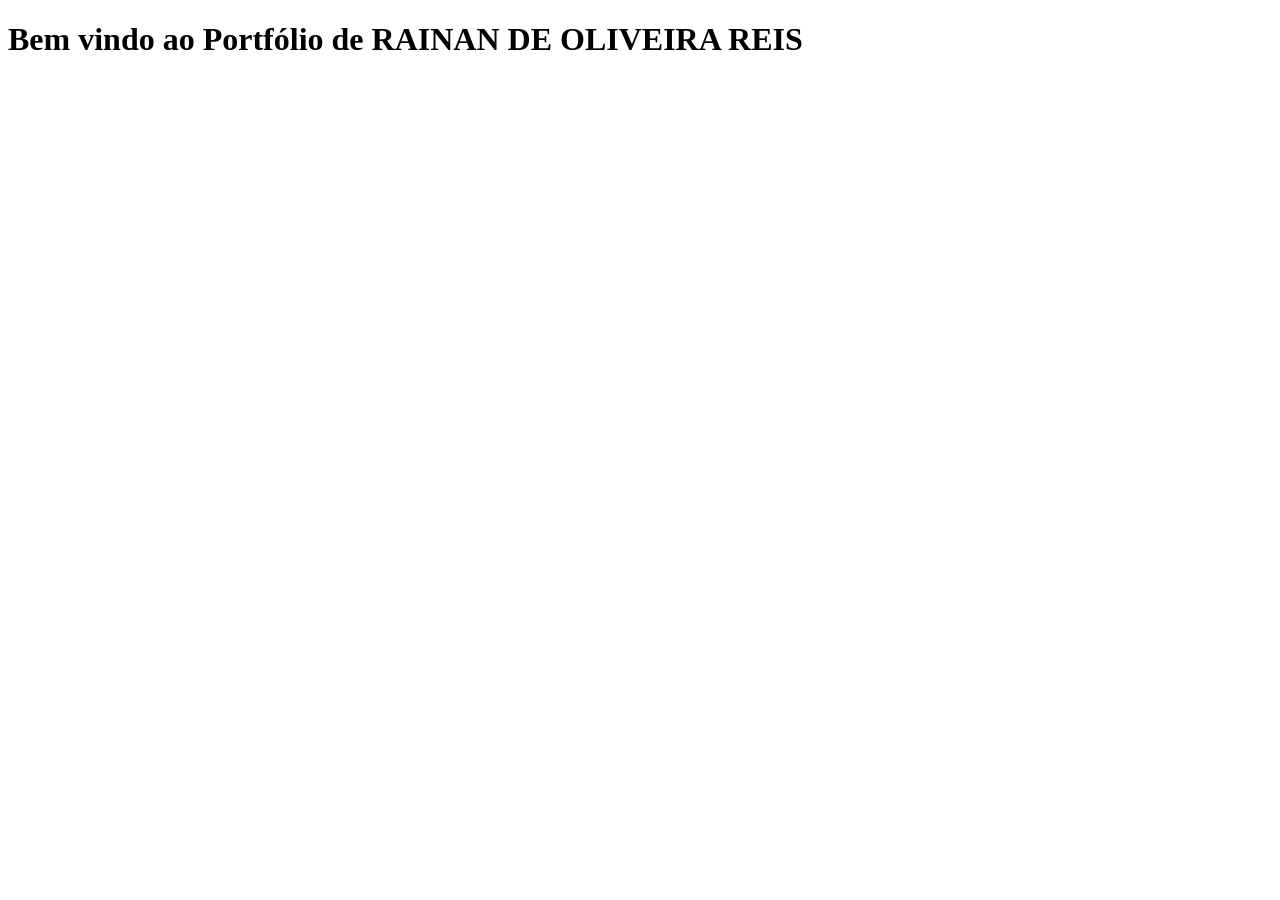
==== docs/index.html @ dc87efd9 "Criação do arquivo docs/index.html" ====
<!DOCTYPE html>
<html lang="pt-br">
<head>
    <meta charset="UTF-8">
    <title>Portfólio - RAINAN DE OLIVEIRA REIS</title>
</head>
<body>
    <h1>Bem vindo ao Portfólio de RAINAN DE OLIVEIRA REIS</h1>
</body>
</html>
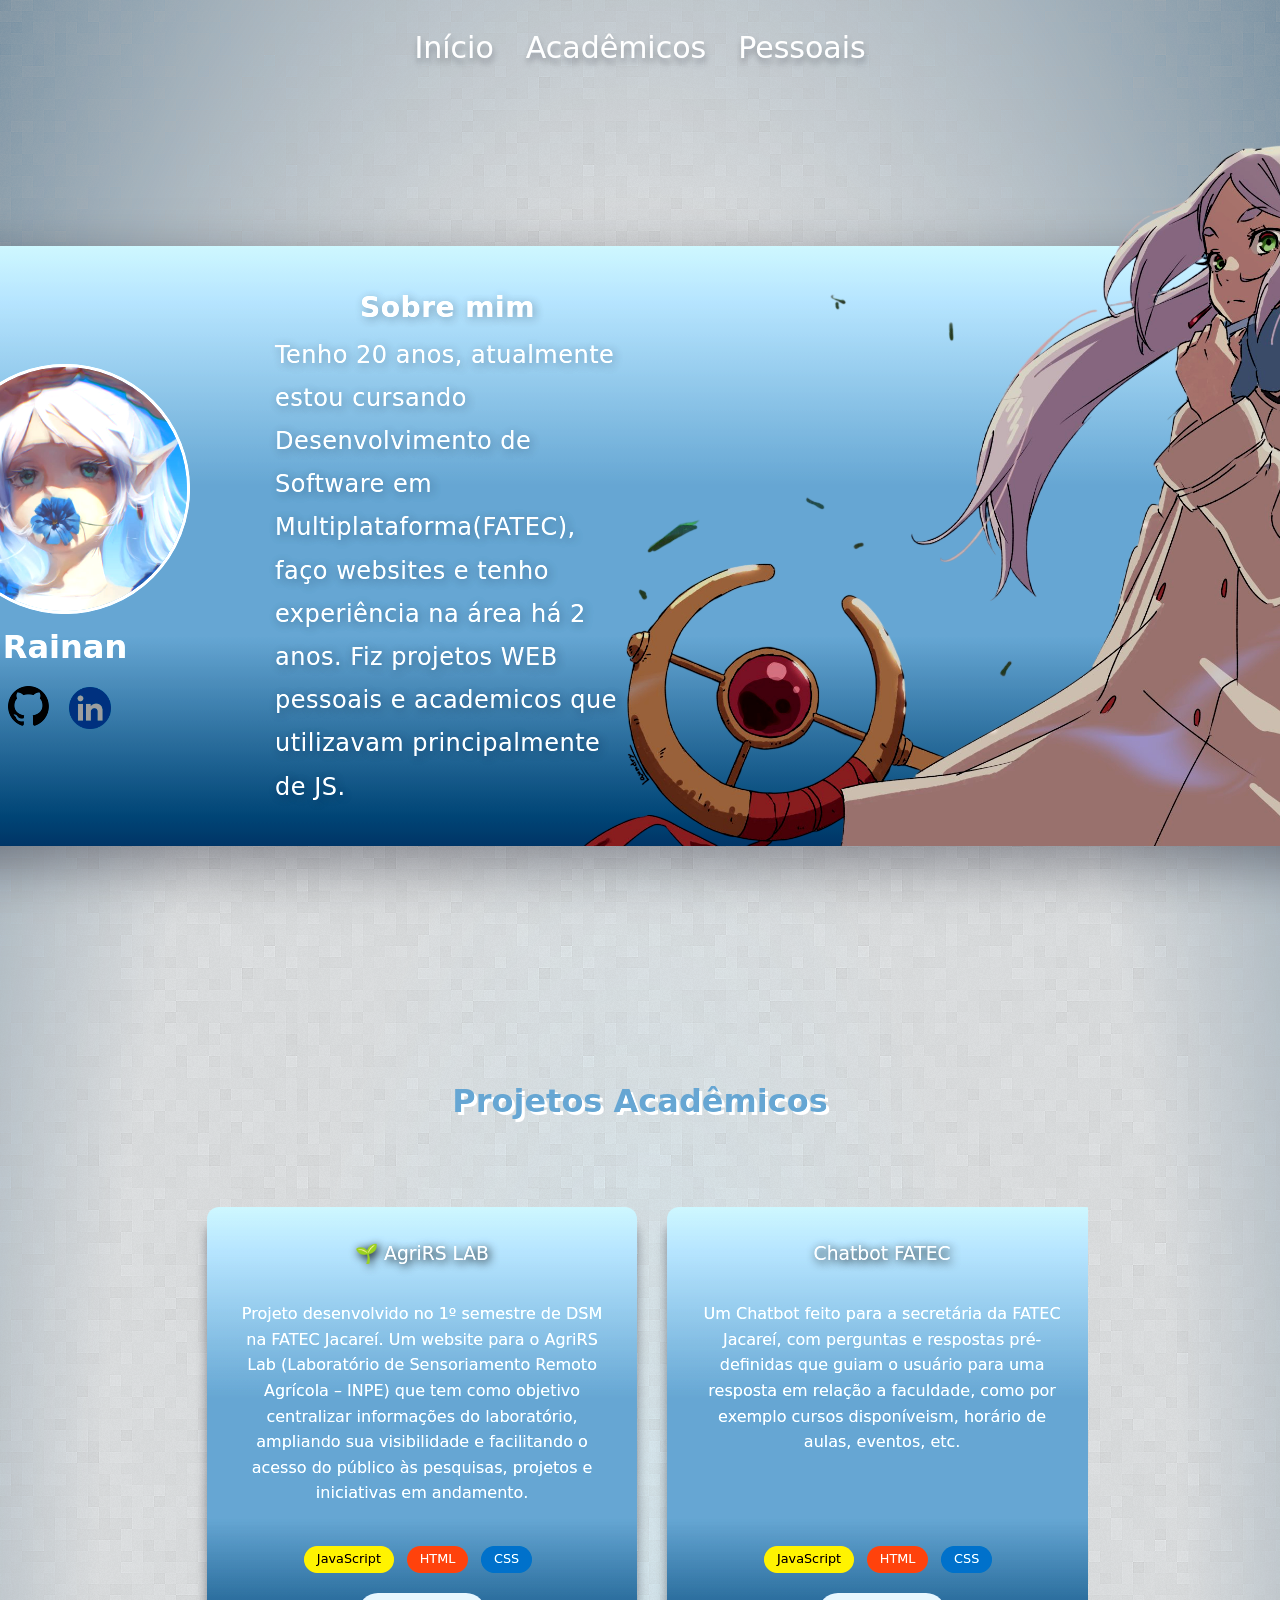
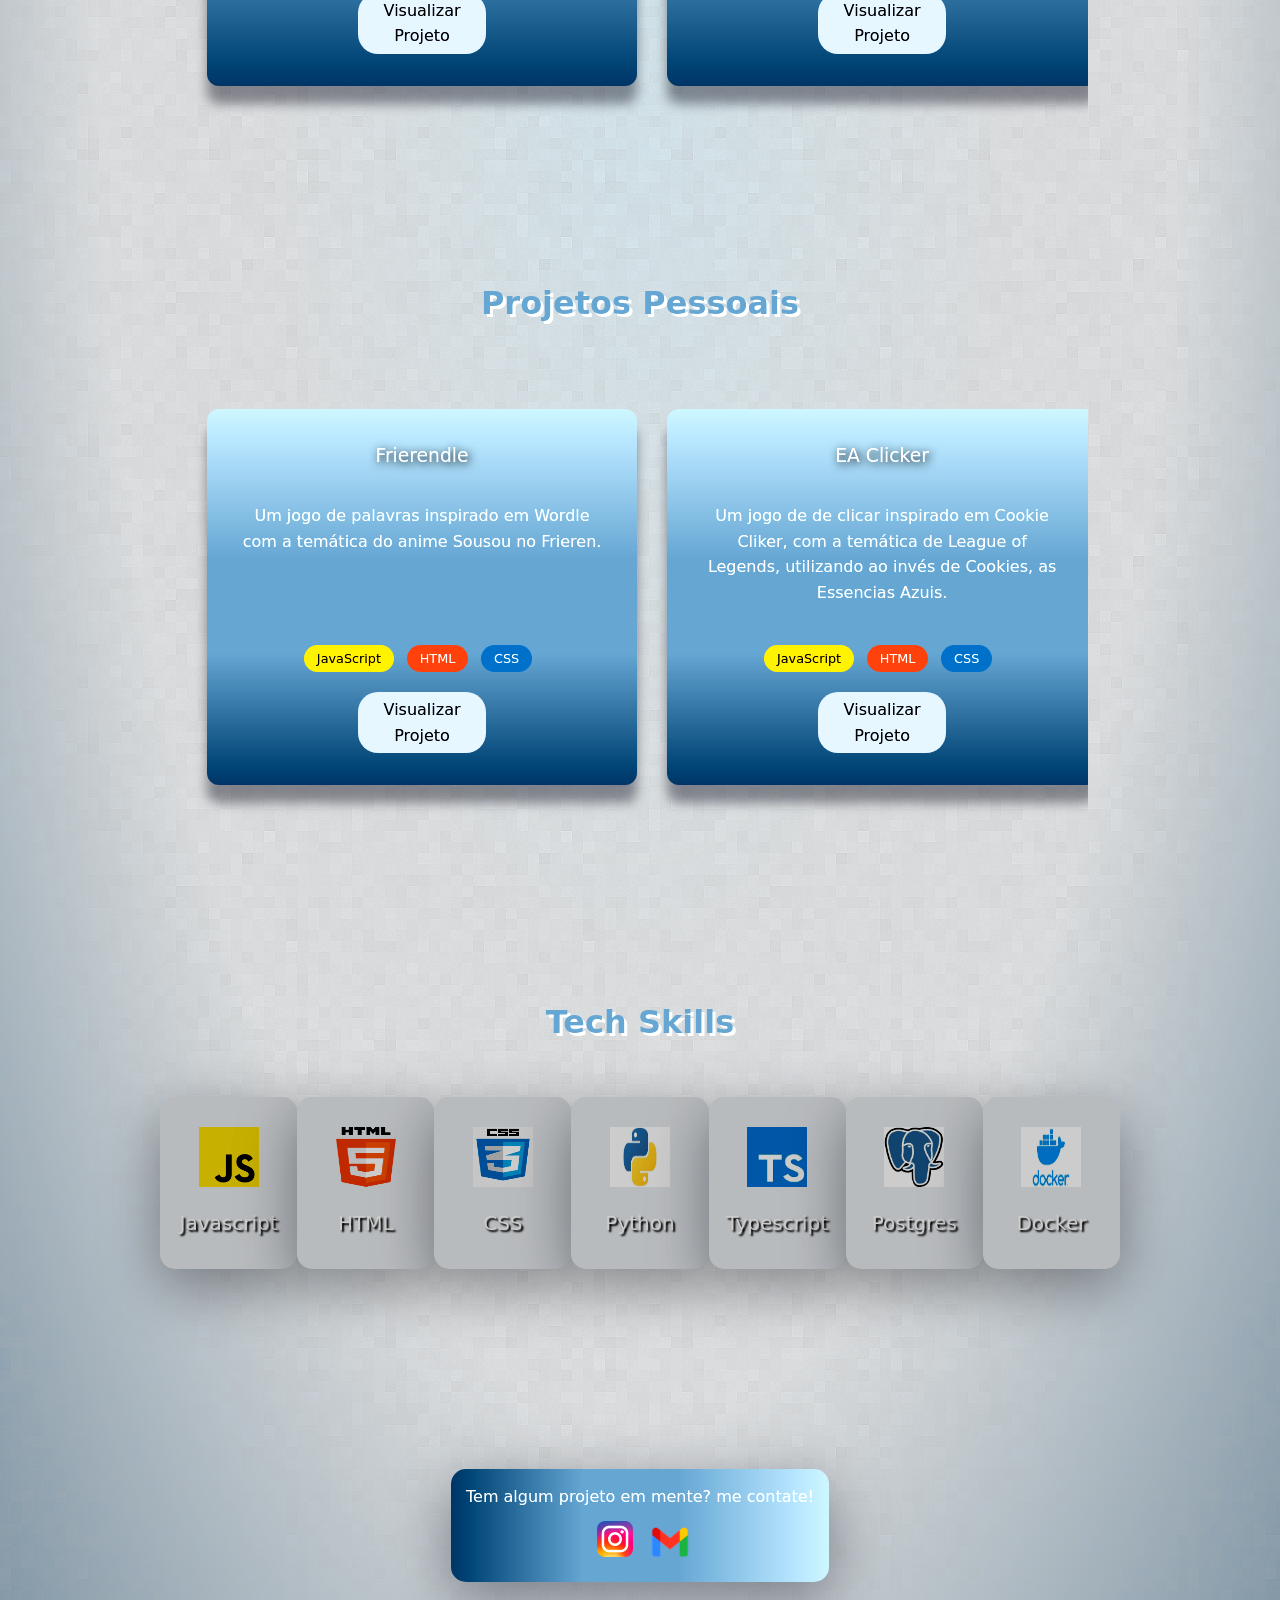
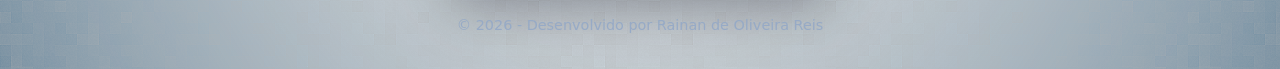
==== commit 1dd4700a: "commit do projeto" ====
--- a/docs/index.html
+++ b/docs/index.html
@@ -1,11 +1,261 @@
-
 <!DOCTYPE html>
 <html lang="pt-br">
-<head>
-    <meta charset="UTF-8">
-    <title>Portfólio - RAINAN DE OLIVEIRA REIS</title>
-</head>
-<body>
-    <h1>Bem vindo ao Portfólio de RAINAN DE OLIVEIRA REIS</h1>
-</body>
+  <head>
+    <meta charset="UTF-8" />
+    <meta name="viewport" content="width=device-width, initial-scale=1.0" />
+    <title>Portfólio Rainan</title>
+    <link rel="preconnect" href="https://fonts.googleapis.com" />
+    <link rel="preconnect" href="https://fonts.gstatic.com" crossorigin />
+    <link
+      href="https://fonts.googleapis.com/css2?family=Jim+Nightshade&display=swap"
+      rel="stylesheet"
+    />
+    <link rel="stylesheet" href="css/styles.css" />
+  </head>
+  <body>
+    <nav class="navbar">
+      <!-- <div class="logo">Rainan</div> -->
+      <ul class="nav-links">
+        <li><a href="#home">Início</a></li>
+        <li><a href="#academicos">Acadêmicos</a></li>
+        <li><a href="#pessoais">Pessoais</a></li>
+      </ul>
+    </nav>
+
+    <header id="home" class="hero">
+      <div class="hero-content">
+        <!-- <img class="himmelFlower" src="img/himmelFlower.png" alt=""> -->
+        <div class="profile">
+          <img src="img/frierenlinda.jpg" alt="Sua Foto" class="profile-img" />
+          <h1>Rainan</h1>
+          <p>
+            <!-- Estudante de Desenvolvimento de Software Multiplataforma | 2º
+            Semestre -->
+          </p>
+          <div class="social-links">
+            <a href="https://github.com/RainanKaneka" target="_blank"
+              ><img src="img/githubIcon.png" alt="" width="50px" height="50px"
+            /></a>
+            <a
+              href="https://www.linkedin.com/in/kaneka-koz-5b4940310/"
+              target="_blank"
+              ><img
+                src="img/linkedinIcon.png"
+                alt=""
+                width="70px"
+                height="70px"
+            /></a>
+          </div>
+        </div>
+        <div class="sobre">
+          <h3>Sobre mim</h3>
+          <p>
+            Tenho 20 anos, atualmente estou cursando Desenvolvimento de Software
+            em Multiplataforma(FATEC), faço websites e tenho experiência na área
+            há 2 anos. Fiz projetos WEB pessoais e academicos que utilizavam
+            principalmente de JS.
+          </p>
+        </div>
+        <div class="frierenSide">
+          <img src="img/frierenArt.png" alt="" />
+        </div>
+      </div>
+    </header>
+
+    <section id="academicos" class="projects-section">
+      <h2 class="section-title">Projetos Acadêmicos</h2>
+
+      <div class="carousel-container">
+        <!-- <button
+          class="carousel-btn prev"
+          onclick="moveSlide(-1, 'academicos-grid')"
+        >
+          &#10094;
+        </button> -->
+
+        <div class="projects-grid" id="academicos-grid">
+          <article class="project-card">
+            <h3>🌱 AgriRS LAB</h3>
+            <p>
+              Projeto desenvolvido no 1º semestre de DSM na FATEC Jacareí. Um
+              website para o AgriRS Lab (Laboratório de Sensoriamento Remoto
+              Agrícola – INPE) que tem como objetivo centralizar informações do
+              laboratório, ampliando sua visibilidade e facilitando o acesso do
+              público às pesquisas, projetos e iniciativas em andamento.
+            </p>
+            <div class="tags">
+              <span class="tech-tag js">JavaScript</span>
+              <span class="tech-tag html">HTML</span>
+              <span class="tech-tag css">CSS</span>
+            </div>
+            <a
+              href="https://github.com/RainanKaneka/ABP-Undefined"
+              class="btn-project"
+              target="_blank"
+              >Visualizar Projeto</a
+            >
+          </article>
+
+          <article class="project-card">
+            <h3>Chatbot FATEC</h3>
+            <p>
+              Um Chatbot feito para a secretária da FATEC Jacareí, com perguntas
+              e respostas pré-definidas que guiam o usuário para uma resposta em
+              relação a faculdade, como por exemplo cursos disponíveism, horário
+              de aulas, eventos, etc.
+            </p>
+            <div class="tags">
+              <span class="tech-tag js">JavaScript</span>
+              <span class="tech-tag html">HTML</span>
+              <span class="tech-tag css">CSS</span>
+            </div>
+            <a
+              href="https://github.com/abpundefined/2DSM-ABP-UNDEFINED/tree/develop"
+              class="btn-project"
+              target="_blank"
+              >Visualizar Projeto</a
+            >
+          </article>
+          <!-- <article class="project-card">
+            <h3>🔢 CriptoComplex</h3>
+            <p>
+              Algoritmo de criptografia utilizando multiplicação de números
+              complexos.
+            </p>
+            <div class="tags">
+              <span class="tech-tag ts">TypeScript</span>
+              <span class="tech-tag python">Python</span>
+            </div>
+            <a href="#" class="btn-project">Visualizar Projeto</a>
+          </article> -->
+        </div>
+
+        <!-- <button
+          class="carousel-btn next"
+          onclick="moveSlide(1, 'academicos-grid')"
+        >
+          &#10095;
+        </button> -->
+      </div>
+    </section>
+
+    <section id="pessoais" class="projects-section bg-light">
+      <h2 class="section-title">Projetos Pessoais</h2>
+      <div class="carousel-container">
+        <!-- <button
+          class="carousel-btn prev"
+          onclick="moveSlide(-1, 'academicos-grid')"
+        >
+          &#10094;
+        </button> -->
+        <div class="projects-grid">
+          <article class="project-card">
+            <h3>Frierendle</h3>
+            <p>
+              Um jogo de palavras inspirado em Wordle com a temática do anime
+              Sousou no Frieren.
+            </p>
+            <div class="tags">
+              <span class="tech-tag js">JavaScript</span>
+              <span class="tech-tag html">HTML</span>
+              <span class="tech-tag css">CSS</span>
+            </div>
+            <a
+              href="https://github.com/RainanKaneka/frierendle"
+              class="btn-project"
+              target="_blank"
+              >Visualizar Projeto</a
+            >
+          </article>
+          <article class="project-card">
+            <h3>EA Clicker</h3>
+            <p>
+              Um jogo de de clicar inspirado em Cookie Cliker, com a temática de
+              League of Legends, utilizando ao invés de Cookies, as Essencias
+              Azuis.
+            </p>
+            <div class="tags">
+              <span class="tech-tag js">JavaScript</span>
+              <span class="tech-tag html">HTML</span>
+              <span class="tech-tag css">CSS</span>
+            </div>
+            <a
+              href="https://github.com/RainanKaneka/EA_Clicker"
+              class="btn-project"
+              target="_blank"
+              >Visualizar Projeto</a
+            >
+          </article>
+        </div>
+        <!-- <button
+        class="carousel-btn next"
+        onclick="moveSlide(1, 'academicos-grid')"
+      >
+        &#10095;
+      </button> -->
+      </div>
+    </section>
+    <section id="tech-skills" class="skills-section">
+      <h3>Tech Skills</h3>
+      <div class="skills-container">
+        <div class="skill">
+          <img src="img/skills/js_logo1.jpg" class="logoSkills" alt="" />
+          <span>Javascript</span>
+        </div>
+        <div class="skill">
+          <img src="img/skills/html-logo.png" class="logoSkills" alt="" />
+          <span>HTML</span>
+        </div>
+        <div class="skill">
+          <img src="img/skills/R.png" class="logoSkills" alt="" />
+          <span>CSS</span>
+        </div>
+        <div class="skill">
+          <img src="img/skills/pythonLogo.jpg" class="logoSkills" alt="" />
+          <span>Python</span>
+        </div>
+        <div class="skill">
+          <img src="img/skills/OIP.webp" class="logoSkills" alt="" />
+          <span>Typescript</span>
+        </div>
+        <div class="skill">
+          <img src="img/skills/postgreLogo.webp" class="logoSkills" alt="" />
+          <span>Postgres</span>
+        </div>
+        <div class="skill">
+          <img src="img/skills/dockerlogo.webp" class="logoSkills" alt="" />
+          <span>Docker</span>
+        </div>
+      </div>
+    </section>
+    <section class="contact-section">
+      <p>Tem algum projeto em mente? me contate!</p>
+      <div class="contact-btn-row" >
+        <a href="https://www.instagram.com/rainan_kaneka" class="contact-button" target="_blank">
+          <img
+            src="img/skills/instagram-logo-instagram-icon-transparent-free-png.webp"
+            height="60px"
+            width="60px"
+            alt=""
+          />
+          </a>
+        <button
+          class="contact-button"
+          id="copiarBtn">
+           <img
+            src="img/skills/Gmail-Logo.png"
+            height="30px"
+            width="50px"
+            alt=""/>
+
+        </button>
+      </div>
+    </section>
+
+    <footer>
+      <p>&copy; 2026 - Desenvolvido por Rainan de Oliveira Reis</p>
+    </footer>
+
+    <script src="js/main.js"></script>
+  </body>
 </html>
--- a/docs/css/styles.css
+++ b/docs/css/styles.css
@@ -0,0 +1,518 @@
+/* Variáveis para facilitar a manutenção */
+:root {
+    --primary-color: #2563eb;
+    --bg-dark: #0f172a;
+    --bg-card: #1e293b;
+    --text-white: #f8fafc;
+    --text-gray: #94a3b8;
+    --bg-color: #91CEFF;
+    --hero-color: #91F0FF;
+    --shadow: 0px 18px 60px rgba(13, 19, 36, .40);
+    --shadow-card: 0px 18px 60px rgba(13, 19, 36, .40);
+    --main-color:#6e9fc1;
+}
+
+.jim-nightshade-regular {
+  font-family: "Jim Nightshade", cursive;
+  font-weight: 400;
+  font-style: normal;
+}
+
+* {
+    margin: 0;
+    padding: 0;
+    box-sizing: border-box;
+    scroll-behavior: smooth;
+}
+
+body {
+    
+    display: flex;
+    flex-direction: column;
+    align-items: center;
+    font-family: 'Segoe UI', system-ui, sans-serif;
+    background-color: #e9ecee;
+    color: var(--text-white);
+    line-height: 1.6;
+    scroll-behavior: smooth;
+    background:
+        url(/docs/img/bg/bright-squares.png),
+        radial-gradient(             
+            rgba(217, 244, 255, 0.8) 0%,  
+            rgba(0, 0, 0, 0) 40%,   
+            rgba(0, 0, 0, 0) 60%,   
+            rgba(1, 54, 92, 0.5) 100%  
+        ),
+        #e9ecee;
+    filter: saturate(1.1) brightness(1.0) contrast(1.2);
+    /* background-image: url(/docs/img/bg/asfalt-light.png);     */
+         
+    
+}
+
+/* Navbar */
+.navbar {
+    display: flex;
+    flex-direction: row-reverse;
+    justify-content: center;
+    align-items: center;
+    padding: 1.5rem 10%;
+    /* background: #6e9fc1; */
+    width: 100%;
+    top: 0;
+    z-index: 1000;
+    font-size: 20px;
+    /* background: 
+        linear-gradient(
+            to left,              
+            rgba(217, 244, 255, 0.8) 0%,  
+            rgba(0, 0, 0, 0) 60%,   
+            rgba(0, 0, 0, 0) 60%,   
+            rgba(1, 54, 92, 0.9) 100%  
+        ),
+        rgb(110, 159, 193) */
+    color: var(--main-color);
+    font-size: 30px;
+    
+}
+
+.nav-links {
+    display: flex;
+    list-style: none;
+    gap: 2rem;
+}
+
+.nav-links a {
+    text-decoration: none;
+    color: var(--text-white);
+    text-shadow: 1px 5px 6px rgba(13, 19, 36, .30);
+    font-weight: 500;
+    transition: 0.3s;
+   
+    
+   
+}
+
+.nav-links a:hover {
+    text-shadow: 2px 2px var(--bg-color);
+    transform: scale(1.1);
+}
+
+/* Hero Section */
+.hero {
+    height: 100vh;
+    display: flex;
+    justify-content: center;
+    align-items: center;
+    text-align: center;
+    padding: 0 1rem;
+}
+
+.hero-content{
+    position: relative;
+    display: flex;
+    align-items: center;
+    background: #6e9fc1;
+    padding: 50px;
+    width: 1600px;
+    height: 600px;
+    border-radius: 20px;
+    box-shadow: var(--shadow);
+    background: 
+        linear-gradient(
+            to bottom,              
+            rgba(217, 244, 255, 0.8) 0%,  
+            rgba(0, 0, 0, 0) 40%,   
+            rgba(0, 0, 0, 0) 65%,   
+            rgba(1, 54, 92, 0.9) 100%  
+        ),
+        rgb(110, 159, 193);
+
+    transition: 0.5s;    
+    
+}
+
+.hero-content:hover{
+    transform: scale(1.02);
+}
+
+.profile{
+    margin-left: 50px;
+    margin-top: 15px;
+    
+}
+
+.frierenSide img{
+    position: absolute;
+    right: -100px;
+    bottom: 0px;
+    height: 750px;
+    transition: 0.5s;
+    filter: brightness(85%);
+}
+
+.frierenSide img:hover{
+    transform: translateX(-15px);
+    filter: brightness(110%);
+}
+
+.sobre{
+    display: flex;
+    flex-direction: column;
+    align-items: center;
+    justify-content: space-around;
+    width: 25%;
+    z-index: 999;
+    margin-left: 70px;
+    text-align: start;
+    font-weight: 500;
+    text-align: left;
+    color: #f8fafc;
+    line-height: 1.8;
+    letter-spacing: 0.5px;
+    text-shadow: 1px 1px 2px rgba(0,0,0,0.1); /* Dá um leve destaque */
+    height: fit-content;
+    font-size: x-large;
+    text-shadow: 2px 2px 10px rgba(13, 19, 36, .30);
+    border-radius: 20px;
+    padding: 15px;
+    
+}
+
+.profile-img {
+    width: 250px;
+    height: 250px;
+    border-radius: 50%;
+    border: 3px solid white;
+    object-fit: cover;
+}
+
+/* Seções de Projetos */
+.projects-section {
+    padding: 5rem 10%;
+}
+
+.section-title {
+    text-align: center;
+    font-size: 2rem;
+    margin-bottom: 3rem;
+    color: #6e9fc1;
+     text-shadow: 3px 3px white;
+}
+
+
+
+.project-card:hover {
+    transform: translateY(-8px);
+    border-color: var(--primary-color);
+    background-color: #638dac;
+    
+}
+
+.tech-tag {
+    display: inline-block;
+    background: #334155;
+    color: var(--primary-color);
+    padding: 0.2rem 0.8rem;
+    border-radius: 20px;
+    font-size: 0.8rem;
+    margin-top: 1rem;
+    margin-right: 0.5rem;
+}
+
+/* Rodapé */
+footer {
+    text-align: center;
+    padding: 2rem;
+    color: var(--text-gray);
+    font-size: 0.9rem;
+}
+
+a{
+    text-decoration: none;
+    color: #2A2F33;
+
+}
+
+.carousel-container {
+    display: flex;
+    align-items: center;
+    position: relative;
+    gap: 10px;
+}
+
+
+.projects-grid {
+    display: flex;
+    overflow-x: hidden;
+    padding: 2rem 0;
+    justify-content: space-around;
+    width: 100%;
+}
+
+
+
+.project-card p {
+    flex-grow: 1; 
+    margin-bottom: 1.5rem;
+    line-height: 1.6;
+}
+
+
+
+.projects-grid::-webkit-scrollbar {
+    display: none;
+}
+
+
+.project-card {
+    width: 48%;      
+    max-width: 85vw;
+    flex: 0 0 auto;
+    
+    background: #6e9fc1;
+    padding: 2rem;
+    border-radius: 12px;
+    /* border: 1px solid #6e9fc1; */
+    
+    display: flex;
+    flex-direction: column;
+    align-items: center;
+    justify-items: center;
+    text-align: center;
+    transition: 0.5s;
+    box-shadow: 0px 18px 12px rgba(13, 19, 36, .40);;
+    margin: 0px 15px 0px 15px;
+    background: 
+        linear-gradient(
+            to bottom,              
+            rgba(217, 244, 255, 0.8) 0%,  
+            rgba(0, 0, 0, 0) 40%,   
+            rgba(0, 0, 0, 0) 65%,   
+            rgba(1, 54, 92, 0.9) 100%  
+        ),
+        rgb(110, 159, 193);
+}
+
+
+.project-card p {
+    flex-grow: 1; 
+    margin-bottom: 1.5rem;
+    line-height: 1.6;
+    
+}
+
+.project-card h3{
+    font-weight: 500;
+    text-shadow: 2px 2px 10px black;
+    margin-bottom: 2rem;
+}
+
+
+/* Botões do Carrossel */
+.carousel-btn {
+    background: var(--bg-color);
+    color: var(--primary-color);
+    border: 1px solid var(--primary-color);
+    padding: 1rem;
+    cursor: pointer;
+    border-radius: 50%;
+    z-index: 10;
+    transition: 0.3s;
+    width: 50px;
+}
+
+
+
+.carousel-btn:hover {
+    background: var(--primary-color);
+    color: white;
+}
+
+/* Botão do Projeto */
+.btn-project {
+    width: 35%; /* Opcional: faz o botão ocupar a largura toda do card como na sua print */
+    text-align: center;
+    background-color: #D7E3EE;
+    border-radius: 20px;
+    color: #000;
+    padding: 5px;
+    margin-top: 20px;
+    transition: 0.5s;
+
+
+}
+
+.btn-project:hover{
+    color: var(--bg-color);
+    background: black;
+    
+}
+
+.carousel-container {
+    position: relative;
+    display: flex;
+    align-items: center;
+    width: 100%;
+}
+
+/* Posiciona as setas fora da área dos cards para não tampar o texto */
+.carousel-btn.prev {
+    position: absolute;
+    left: -45px;
+}
+
+.carousel-btn.next {
+    position: absolute;
+    right: -50px;
+}
+
+/* Se as setas sumirem da tela, ajuste o padding da seção pai */
+.projects-section {
+    padding: 5rem 15%; /* Aumenta o respiro lateral para as setas caberem */
+}
+
+/* Cores das Tech Tags */
+.tech-tag.js { background: #f7df1e; color: #000; }        /* Amarelo JS */
+.tech-tag.html { background: #e34f26; color: #fff; }      /* Laranja HTML */
+.tech-tag.css { background: #1572b6; color: #fff; }       /* Azul CSS */
+.tech-tag.ts { background: #3178c6; color: #fff; }        /* Azul TS */
+.tech-tag.python { background: #3776ab; color: #fff; }    /* Azul/Amarelo Python */
+.tech-tag.react { background: #61dafb; color: #000; }     /* Ciano React */
+
+/* Responsividade */
+@media (max-width: 768px) {
+    .nav-links { display: none; } /* Idealmente aqui você faria um menu hambúrguer */
+    .hero h1 { font-size: 1.8rem; }
+}
+
+
+/* h1, p{
+    text-shadow: 2px 2px black;
+} */
+
+.social-links{
+    display: flex;
+    justify-content: center;
+    
+    
+        
+}
+
+.social-links a{
+    display: flex;
+    align-items: center;
+    filter: brightness(60%);
+    transition: 0.5s;
+
+}
+
+.social-links a:hover{
+    filter: brightness(120%);
+    transform: scale(1.2);
+}
+
+.himmelFlower{
+    position: absolute;
+    top: 50px;
+    left: 75px;
+    width: 300px;
+ 
+}
+
+.skills-section{
+    display: flex;
+    flex-direction: column;
+    justify-content: center;
+    width: 75%;
+    margin: 100px 0px 200px 0px;
+
+}
+
+.skill{
+    display: flex;
+    flex-direction: column;
+    align-items: center;
+    color: rgb(255, 255, 255);
+    text-shadow: 2px 2px 2px black ;
+    /* border: solid var(--bg-color) 2px;  */
+    border-radius: 15px;
+    overflow: hidden;
+    width: 150px;
+    padding: 20px;
+    box-shadow: var(--shadow-card);
+    transition: 0.5s;
+    background-color: #e9ecee;
+    filter: brightness(75%);
+    font-size: 20px;
+    
+    /* background-color: transparent; */
+   
+    
+}
+
+.skill *{
+    margin: 10px;
+}
+
+
+.skill:hover{
+    transform: translateY(-10px);
+    filter: brightness(100%);
+    box-shadow: 0px 18px 60px rgba(5, 72, 255, 0.4);;
+    /* border: solid 2px var(--bg-color) */
+}
+
+
+.skill img{
+    width: 60px;
+    height: 60px;
+}
+
+.skills-container{
+    display: flex;
+    justify-content: space-around;
+    width: 100%;
+   
+}
+
+.skills-section h3{
+    text-align: center;
+    font-size: 2rem;
+    margin-bottom: 3rem;
+    color: #6e9fc1;
+    text-shadow: 3px 3px white;
+}
+
+.contact-section{
+    font-family: system-ui, -apple-system, BlinkMacSystemFont, 'Segoe UI', Roboto, Oxygen, Ubuntu, Cantarell, 'Open Sans', 'Helvetica Neue', sans-serif;
+    padding: 15px 15px 5px 15px;
+    background: #6e9fc1;
+    border-radius: 15px;
+    background: 
+        linear-gradient(
+            to left,              
+            rgba(217, 244, 255, 0.8) 0%,  
+            rgba(0, 0, 0, 0) 40%,   
+            rgba(0, 0, 0, 0) 65%,   
+            rgba(1, 54, 92, 0.9) 100%  
+        ),
+        rgb(110, 159, 193);
+    
+    box-shadow: var(--shadow);
+}
+
+.contact-btn-row{
+display: flex;
+align-items: center;
+justify-content: center;
+   
+}
+
+button{
+    background-color: transparent;
+    border: none;
+    cursor: pointer;
+}
+
+
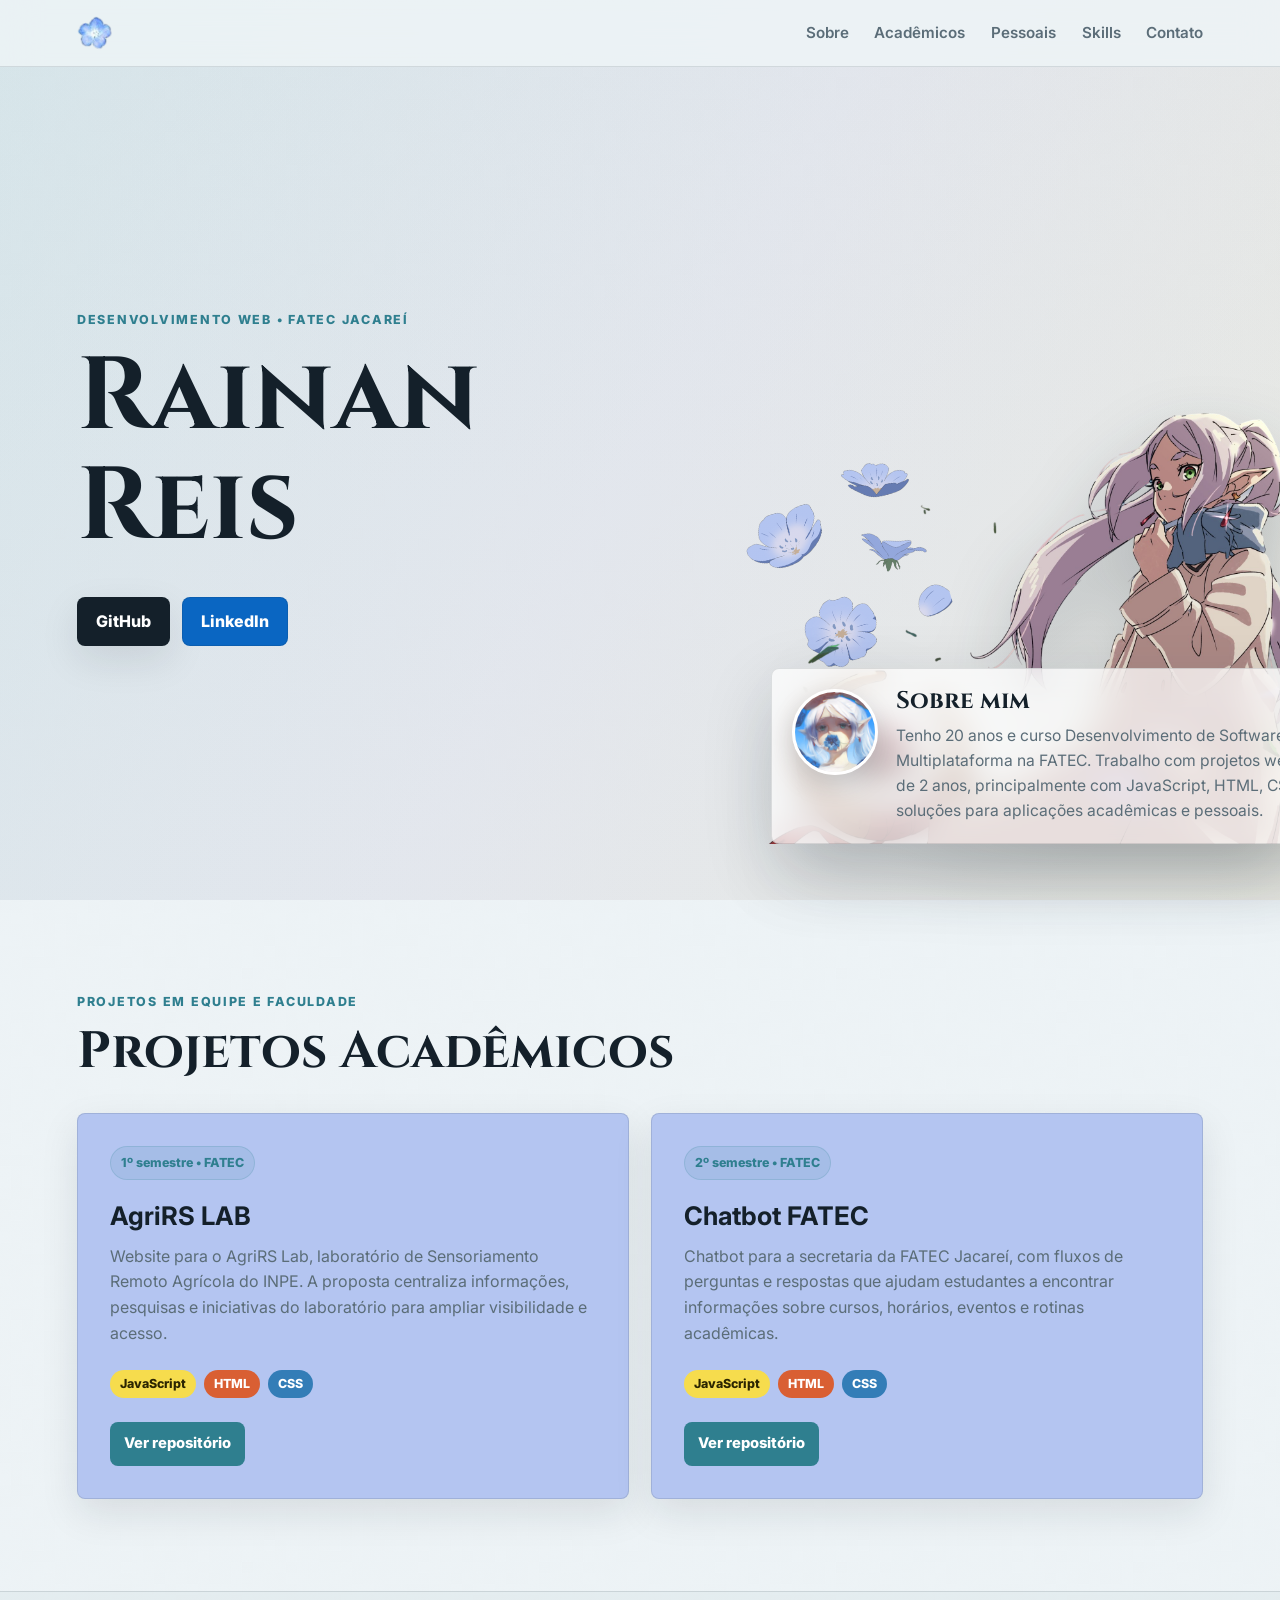
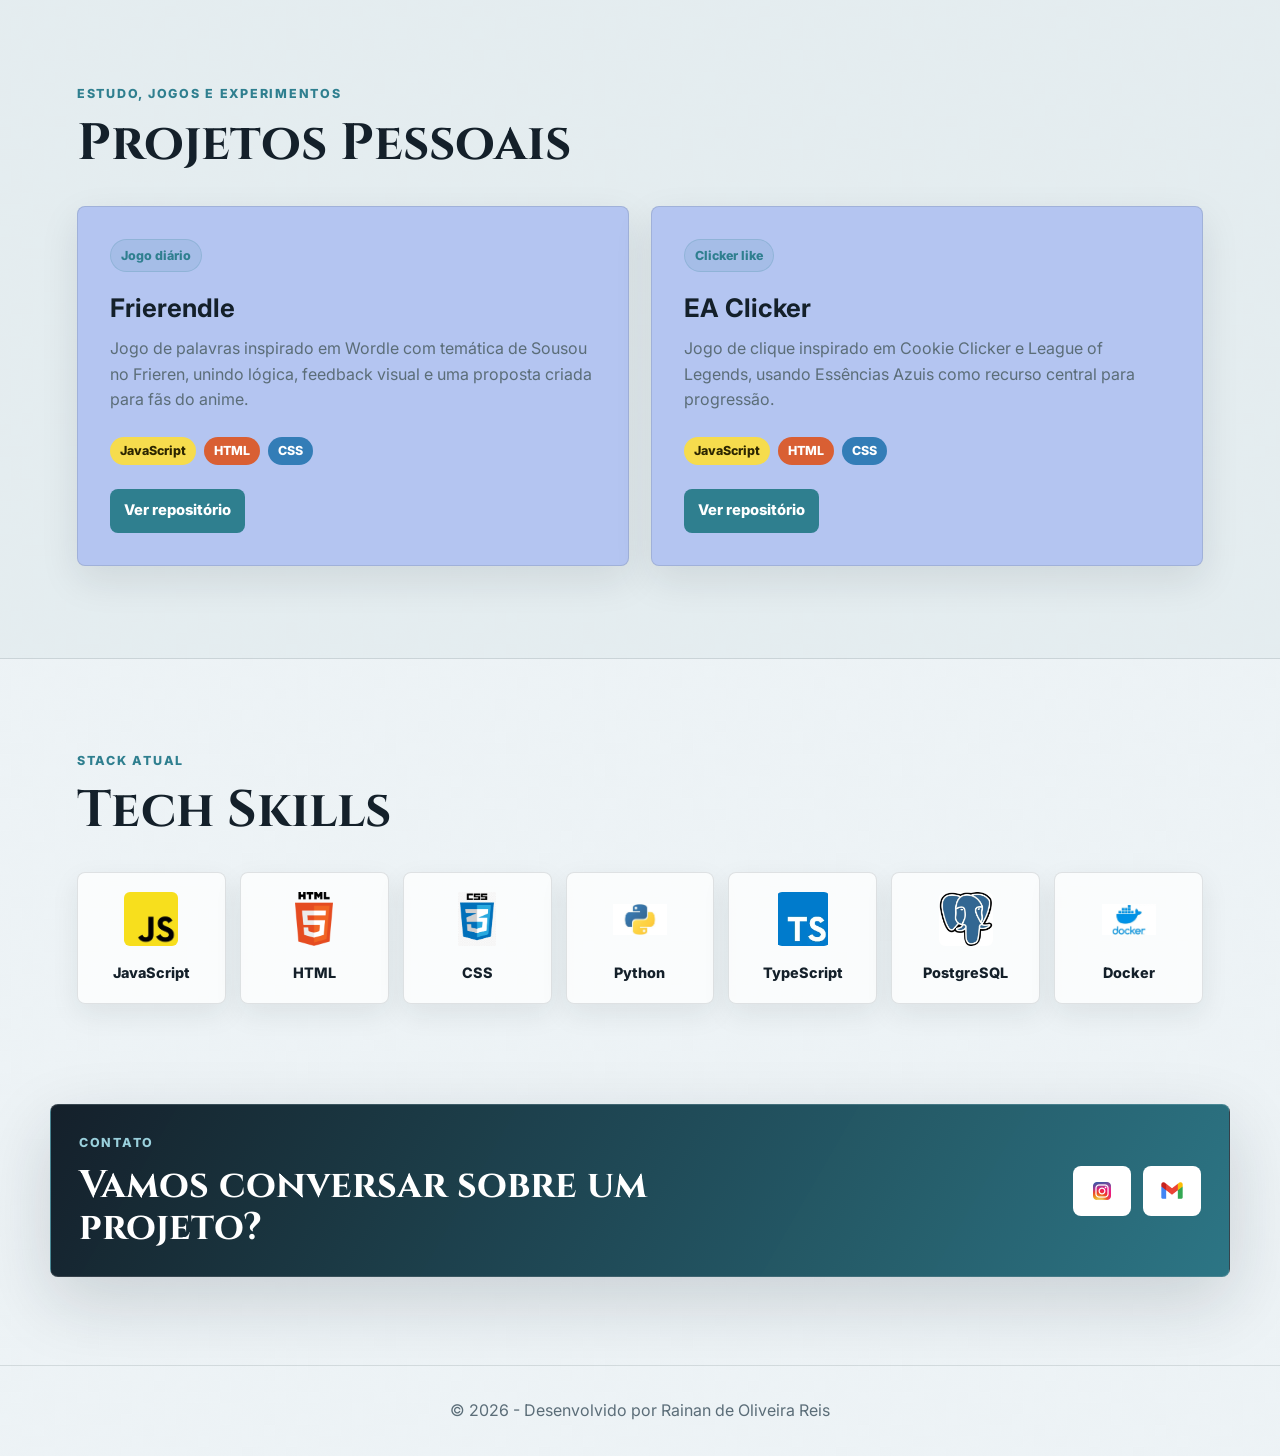
==== commit 9730cf9d: "update no portfolio" ====
--- a/docs/index.html
+++ b/docs/index.html
@@ -3,254 +3,266 @@
   <head>
     <meta charset="UTF-8" />
     <meta name="viewport" content="width=device-width, initial-scale=1.0" />
-    <title>Portfólio Rainan</title>
+    <meta
+      name="description"
+      content="Portfólio de Rainan de Oliveira Reis, desenvolvedor web e estudante de Desenvolvimento de Software Multiplataforma."
+    />
+    <title>Rainan de Oliveira Reis | Portfólio</title>
     <link rel="preconnect" href="https://fonts.googleapis.com" />
     <link rel="preconnect" href="https://fonts.gstatic.com" crossorigin />
     <link
-      href="https://fonts.googleapis.com/css2?family=Jim+Nightshade&display=swap"
+      href="https://fonts.googleapis.com/css2?family=Cinzel:wght@500;600;700&family=Inter:wght@400;500;600;700&display=swap"
       rel="stylesheet"
     />
     <link rel="stylesheet" href="css/styles.css" />
   </head>
   <body>
-    <nav class="navbar">
-      <!-- <div class="logo">Rainan</div> -->
+    <nav class="navbar" aria-label="Navegação principal">
+      <a class="brand" href="#home" aria-label="Ir para o início">
+        <img src="img/himmelFlowerNoBG2Icon.png " width="35px" alt="">
+        <!-- <span class="brand-mark">R</span>
+        <span>Rainan Reis</span> -->
+      </a>
+
       <ul class="nav-links">
-        <li><a href="#home">Início</a></li>
+        <li><a href="#sobre">Sobre</a></li>
         <li><a href="#academicos">Acadêmicos</a></li>
         <li><a href="#pessoais">Pessoais</a></li>
+        <li><a href="#skills">Skills</a></li>
+        <li><a href="#contato">Contato</a></li>
       </ul>
     </nav>
 
-    <header id="home" class="hero">
-      <div class="hero-content">
-        <!-- <img class="himmelFlower" src="img/himmelFlower.png" alt=""> -->
-        <div class="profile">
-          <img src="img/frierenlinda.jpg" alt="Sua Foto" class="profile-img" />
-          <h1>Rainan</h1>
-          <p>
-            <!-- Estudante de Desenvolvimento de Software Multiplataforma | 2º
-            Semestre -->
-          </p>
-          <div class="social-links">
-            <a href="https://github.com/RainanKaneka" target="_blank"
-              ><img src="img/githubIcon.png" alt="" width="50px" height="50px"
-            /></a>
-            <a
-              href="https://www.linkedin.com/in/kaneka-koz-5b4940310/"
-              target="_blank"
-              ><img
-                src="img/linkedinIcon.png"
-                alt=""
-                width="70px"
-                height="70px"
-            /></a>
-          </div>
-        </div>
-        <div class="sobre">
-          <h3>Sobre mim</h3>
-          <p>
-            Tenho 20 anos, atualmente estou cursando Desenvolvimento de Software
-            em Multiplataforma(FATEC), faço websites e tenho experiência na área
-            há 2 anos. Fiz projetos WEB pessoais e academicos que utilizavam
-            principalmente de JS.
-          </p>
-        </div>
-        <div class="frierenSide">
-          <img src="img/frierenArt.png" alt="" />
-        </div>
-      </div>
-    </header>
-
-    <section id="academicos" class="projects-section">
-      <h2 class="section-title">Projetos Acadêmicos</h2>
-
-      <div class="carousel-container">
-        <!-- <button
-          class="carousel-btn prev"
-          onclick="moveSlide(-1, 'academicos-grid')"
-        >
-          &#10094;
-        </button> -->
-
-        <div class="projects-grid" id="academicos-grid">
-          <article class="project-card">
-            <h3>🌱 AgriRS LAB</h3>
-            <p>
-              Projeto desenvolvido no 1º semestre de DSM na FATEC Jacareí. Um
-              website para o AgriRS Lab (Laboratório de Sensoriamento Remoto
-              Agrícola – INPE) que tem como objetivo centralizar informações do
-              laboratório, ampliando sua visibilidade e facilitando o acesso do
-              público às pesquisas, projetos e iniciativas em andamento.
-            </p>
-            <div class="tags">
+    <main>
+      <header id="home" class="hero">
+        <div class="hero-inner">
+          <section class="hero-copy" aria-labelledby="hero-title">
+            <p class="eyebrow">Desenvolvimento web • FATEC Jacareí</p>
+            <h1 id="hero-title">Rainan Reis</h1>
+            <!-- <p class="hero-lead">
+              Desenvolvedor em formação, criando interfaces web com foco em
+              clareza, experiência de uso e projetos que carregam personalidade.
+            </p> -->
+
+            <div class="hero-actions" aria-label="Links principais">
+              <a
+                class="button button-primary"
+                href="https://github.com/RainanKaneka"
+                target="_blank"
+                rel="noreferrer"
+              >
+                GitHub
+              </a>
+              <a
+                class="button button-secondary"
+                href="https://www.linkedin.com/in/kaneka-koz-5b4940310/"
+                target="_blank"
+                rel="noreferrer"
+              >
+                LinkedIn
+              </a>
+            </div>
+          </section>
+
+          <section id="sobre" class="about-panel" aria-labelledby="about-title">
+            <img
+              src="img/frierenlinda.jpg"
+              alt="Imagem de perfil com estética inspirada em Frieren"
+              class="profile-img"
+            />
+            <div>
+              <h2 id="about-title">Sobre mim</h2>
+              <p>
+                Tenho 20 anos e curso Desenvolvimento de Software
+                Multiplataforma na FATEC. Trabalho com projetos web há cerca de
+                2 anos, principalmente com JavaScript, HTML, CSS e soluções para
+                aplicações acadêmicas e pessoais.
+              </p>
+            </div>
+          </section>
+
+          <figure class="frieren-figure" aria-hidden="true">
+            <img src="img/himmelFlower.png" alt="" class="flower" />
+            <img src="img/frierenArt.png" alt="" class="frieren-art" />
+          </figure>
+        </div>
+      </header>
+
+      <section id="academicos" class="section">
+        <div class="section-heading">
+          <p class="eyebrow">Projetos em equipe e faculdade</p>
+          <h2>Projetos Acadêmicos</h2>
+        </div>
+
+        <div class="projects-grid">
+          <article class="project-card">
+            <div class="project-meta">1º semestre • FATEC</div>
+            <h3>AgriRS LAB</h3>
+            <p>
+              Website para o AgriRS Lab, laboratório de Sensoriamento Remoto
+              Agrícola do INPE. A proposta centraliza informações, pesquisas e
+              iniciativas do laboratório para ampliar visibilidade e acesso.
+            </p>
+            <div class="tags" aria-label="Tecnologias usadas">
               <span class="tech-tag js">JavaScript</span>
               <span class="tech-tag html">HTML</span>
               <span class="tech-tag css">CSS</span>
             </div>
             <a
               href="https://github.com/RainanKaneka/ABP-Undefined"
-              class="btn-project"
-              target="_blank"
-              >Visualizar Projeto</a
-            >
-          </article>
-
-          <article class="project-card">
+              class="project-link"
+              target="_blank"
+              rel="noreferrer"
+            >
+              Ver repositório
+            </a>
+          </article>
+
+          <article class="project-card">
+            <div class="project-meta">2º semestre • FATEC</div>
             <h3>Chatbot FATEC</h3>
             <p>
-              Um Chatbot feito para a secretária da FATEC Jacareí, com perguntas
-              e respostas pré-definidas que guiam o usuário para uma resposta em
-              relação a faculdade, como por exemplo cursos disponíveism, horário
-              de aulas, eventos, etc.
-            </p>
-            <div class="tags">
+              Chatbot para a secretaria da FATEC Jacareí, com fluxos de
+              perguntas e respostas que ajudam estudantes a encontrar
+              informações sobre cursos, horários, eventos e rotinas acadêmicas.
+            </p>
+            <div class="tags" aria-label="Tecnologias usadas">
               <span class="tech-tag js">JavaScript</span>
               <span class="tech-tag html">HTML</span>
               <span class="tech-tag css">CSS</span>
             </div>
             <a
               href="https://github.com/abpundefined/2DSM-ABP-UNDEFINED/tree/develop"
-              class="btn-project"
-              target="_blank"
-              >Visualizar Projeto</a
-            >
-          </article>
-          <!-- <article class="project-card">
-            <h3>🔢 CriptoComplex</h3>
-            <p>
-              Algoritmo de criptografia utilizando multiplicação de números
-              complexos.
-            </p>
-            <div class="tags">
-              <span class="tech-tag ts">TypeScript</span>
-              <span class="tech-tag python">Python</span>
-            </div>
-            <a href="#" class="btn-project">Visualizar Projeto</a>
-          </article> -->
-        </div>
-
-        <!-- <button
-          class="carousel-btn next"
-          onclick="moveSlide(1, 'academicos-grid')"
-        >
-          &#10095;
-        </button> -->
-      </div>
-    </section>
-
-    <section id="pessoais" class="projects-section bg-light">
-      <h2 class="section-title">Projetos Pessoais</h2>
-      <div class="carousel-container">
-        <!-- <button
-          class="carousel-btn prev"
-          onclick="moveSlide(-1, 'academicos-grid')"
-        >
-          &#10094;
-        </button> -->
+              class="project-link"
+              target="_blank"
+              rel="noreferrer"
+            >
+              Ver repositório
+            </a>
+          </article>
+        </div>
+      </section>
+
+      <section id="pessoais" class="section section-quiet">
+        <div class="section-heading">
+          <p class="eyebrow">Estudo, jogos e experimentos</p>
+          <h2>Projetos Pessoais</h2>
+        </div>
+
         <div class="projects-grid">
           <article class="project-card">
+            <div class="project-meta">Jogo diário</div>
             <h3>Frierendle</h3>
             <p>
-              Um jogo de palavras inspirado em Wordle com a temática do anime
-              Sousou no Frieren.
-            </p>
-            <div class="tags">
+              Jogo de palavras inspirado em Wordle com temática de
+              <span lang="ja">Sousou no Frieren</span>, unindo lógica,
+              feedback visual e uma proposta criada para fãs do anime.
+            </p>
+            <div class="tags" aria-label="Tecnologias usadas">
               <span class="tech-tag js">JavaScript</span>
               <span class="tech-tag html">HTML</span>
               <span class="tech-tag css">CSS</span>
             </div>
             <a
               href="https://github.com/RainanKaneka/frierendle"
-              class="btn-project"
-              target="_blank"
-              >Visualizar Projeto</a
-            >
-          </article>
-          <article class="project-card">
+              class="project-link"
+              target="_blank"
+              rel="noreferrer"
+            >
+              Ver repositório
+            </a>
+          </article>
+
+          <article class="project-card">
+            <div class="project-meta">Clicker like</div>
             <h3>EA Clicker</h3>
             <p>
-              Um jogo de de clicar inspirado em Cookie Cliker, com a temática de
-              League of Legends, utilizando ao invés de Cookies, as Essencias
-              Azuis.
-            </p>
-            <div class="tags">
+              Jogo de clique inspirado em Cookie Clicker e League of Legends,
+              usando Essências Azuis como recurso central para progressão.
+            </p>
+            <div class="tags" aria-label="Tecnologias usadas">
               <span class="tech-tag js">JavaScript</span>
               <span class="tech-tag html">HTML</span>
               <span class="tech-tag css">CSS</span>
             </div>
             <a
               href="https://github.com/RainanKaneka/EA_Clicker"
-              class="btn-project"
-              target="_blank"
-              >Visualizar Projeto</a
-            >
-          </article>
-        </div>
-        <!-- <button
-        class="carousel-btn next"
-        onclick="moveSlide(1, 'academicos-grid')"
-      >
-        &#10095;
-      </button> -->
-      </div>
-    </section>
-    <section id="tech-skills" class="skills-section">
-      <h3>Tech Skills</h3>
-      <div class="skills-container">
-        <div class="skill">
-          <img src="img/skills/js_logo1.jpg" class="logoSkills" alt="" />
-          <span>Javascript</span>
-        </div>
-        <div class="skill">
-          <img src="img/skills/html-logo.png" class="logoSkills" alt="" />
-          <span>HTML</span>
-        </div>
-        <div class="skill">
-          <img src="img/skills/R.png" class="logoSkills" alt="" />
-          <span>CSS</span>
-        </div>
-        <div class="skill">
-          <img src="img/skills/pythonLogo.jpg" class="logoSkills" alt="" />
-          <span>Python</span>
-        </div>
-        <div class="skill">
-          <img src="img/skills/OIP.webp" class="logoSkills" alt="" />
-          <span>Typescript</span>
-        </div>
-        <div class="skill">
-          <img src="img/skills/postgreLogo.webp" class="logoSkills" alt="" />
-          <span>Postgres</span>
-        </div>
-        <div class="skill">
-          <img src="img/skills/dockerlogo.webp" class="logoSkills" alt="" />
-          <span>Docker</span>
-        </div>
-      </div>
-    </section>
-    <section class="contact-section">
-      <p>Tem algum projeto em mente? me contate!</p>
-      <div class="contact-btn-row" >
-        <a href="https://www.instagram.com/rainan_kaneka" class="contact-button" target="_blank">
-          <img
-            src="img/skills/instagram-logo-instagram-icon-transparent-free-png.webp"
-            height="60px"
-            width="60px"
-            alt=""
-          />
+              class="project-link"
+              target="_blank"
+              rel="noreferrer"
+            >
+              Ver repositório
+            </a>
+          </article>
+        </div>
+      </section>
+
+      <section id="skills" class="section skills-section">
+        <div class="section-heading">
+          <p class="eyebrow">Stack atual</p>
+          <h2>Tech Skills</h2>
+        </div>
+
+        <div class="skills-container" aria-label="Lista de tecnologias">
+          <div class="skill javascript">
+            <img src="img/skills/js_logo1.jpg" class="skill-logo" alt="" />
+            <span>JavaScript</span>
+          </div>
+          <div class="skill html">
+            <img src="img/skills/html-logo.png" class="skill-logo" alt="" />
+            <span>HTML</span>
+          </div>
+          <div class="skill css">
+            <img src="img/skills/R.png" class="skill-logo" alt="" />
+            <span>CSS</span>
+          </div>
+          <div class="skill python">
+            <img src="img/skills/pythonLogo.jpg" class="skill-logo" alt="" />
+            <span>Python</span>
+          </div>
+          <div class="skill typescript">
+            <img src="img/skills/OIP.webp" class="skill-logo" alt="" />
+            <span>TypeScript</span>
+          </div>
+          <div class="skill postgre">
+            <img src="img/skills/postgreLogo.webp" class="skill-logo" alt="" />
+            <span>PostgreSQL</span>
+          </div>
+          <div class="skill docker">
+            <img src="img/skills/dockerlogo.webp" class="skill-logo" alt="" />
+            <span>Docker</span>
+          </div>
+        </div>
+      </section>
+
+      <section id="contato" class="contact-section">
+        <div>
+          <p class="eyebrow">Contato</p>
+          <h2>Vamos conversar sobre um projeto?</h2>
+        </div>
+
+        <div class="contact-actions">
+          <a
+            href="https://www.instagram.com/rainan_kaneka"
+            class="icon-link"
+            target="_blank"
+            rel="noreferrer"
+            aria-label="Abrir Instagram de Rainan"
+          >
+            <img
+              src="img/skills/instagram-logo-instagram-icon-transparent-free-png.webp"
+              alt=""
+            />
           </a>
-        <button
-          class="contact-button"
-          id="copiarBtn">
-           <img
-            src="img/skills/Gmail-Logo.png"
-            height="30px"
-            width="50px"
-            alt=""/>
-
-        </button>
-      </div>
-    </section>
+          <button class="icon-link" id="copiarBtn" type="button">
+            <img src="img/skills/Gmail-Logo.png" alt="" />
+            
+          </button>
+        </div>
+
+        <p class="copy-feedback" id="copyFeedback" role="status" aria-live="polite"></p>
+      </section>
+    </main>
 
     <footer>
       <p>&copy; 2026 - Desenvolvido por Rainan de Oliveira Reis</p>
--- a/docs/css/styles.css
+++ b/docs/css/styles.css
@@ -1,518 +1,651 @@
-/* Variáveis para facilitar a manutenção */
 :root {
-    --primary-color: #2563eb;
-    --bg-dark: #0f172a;
-    --bg-card: #1e293b;
-    --text-white: #f8fafc;
-    --text-gray: #94a3b8;
-    --bg-color: #91CEFF;
-    --hero-color: #91F0FF;
-    --shadow: 0px 18px 60px rgba(13, 19, 36, .40);
-    --shadow-card: 0px 18px 60px rgba(13, 19, 36, .40);
-    --main-color:#6e9fc1;
-}
-
-.jim-nightshade-regular {
-  font-family: "Jim Nightshade", cursive;
-  font-weight: 400;
-  font-style: normal;
+  --bg: #eef4f7;
+  --surface: #ffffff;
+  --surface-muted: #dfe9ed;
+  --ink: #14202a;
+  --muted: #5b6d78;
+  --line: rgba(20, 32, 42, 0.12);
+  --teal: #2f7f8f;
+  --sage: #7ca28d;
+  --gold: #c7a25a;
+  --violet: #74628d;
+  --shadow: 0 24px 70px rgba(20, 32, 42, 0.16);
+  --shadow-soft: 0 14px 38px rgba(20, 32, 42, 0.1);
+  --radius: 8px;
+  --himmelColor: #9FC6EF;
+  --himmelColor2: rgba(180, 197, 241, 1);
 }
 
 * {
-    margin: 0;
-    padding: 0;
-    box-sizing: border-box;
-    scroll-behavior: smooth;
+  box-sizing: border-box;
+  margin: 0;
+  padding: 0;
+}
+
+html {
+  scroll-behavior: smooth;
 }
 
 body {
-    
-    display: flex;
+  min-height: 100vh;
+  font-family: "Inter", system-ui, -apple-system, BlinkMacSystemFont, "Segoe UI", sans-serif;
+  color: var(--ink);
+  background:
+    linear-gradient(rgba(238, 244, 247, 0.93), rgba(238, 244, 247, 0.93)),
+    url("../img/bg/bright-squares.png"),
+    var(--bg);
+  line-height: 1.6;
+}
+
+img {
+  display: block;
+  max-width: 100%;
+}
+
+a {
+  color: inherit;
+  text-decoration: none;
+}
+
+button {
+  font: inherit;
+}
+
+.navbar {
+  position: fixed;
+  top: 0;
+  left: 0;
+  z-index: 20;
+  display: flex;
+  align-items: center;
+  justify-content: space-between;
+  width: 100%;
+  padding: 16px clamp(20px, 6vw, 88px);
+  background: rgba(238, 244, 247, 0.82);
+  border-bottom: 1px solid var(--line);
+  backdrop-filter: blur(18px);
+}
+
+.brand {
+  display: inline-flex;
+  align-items: center;
+  gap: 10px;
+  font-weight: 700;
+  letter-spacing: 0;
+}
+
+.brand-mark {
+  display: grid;
+  width: 34px;
+  height: 34px;
+  place-items: center;
+  color: #fff;
+  background: var(--ink);
+  border: 2px solid var(--gold);
+  border-radius: 50%;
+  font-family: "Cinzel", serif;
+}
+
+.nav-links {
+  display: flex;
+  align-items: center;
+  gap: clamp(16px, 2vw, 30px);
+  list-style: none;
+  color: var(--muted);
+  font-size: 0.95rem;
+  font-weight: 600;
+}
+
+.nav-links a {
+  position: relative;
+  transition: color 180ms ease;
+}
+
+.nav-links a::after {
+  position: absolute;
+  left: 0;
+  bottom: -8px;
+  width: 100%;
+  height: 2px;
+  content: "";
+  background: var(--gold);
+  transform: scaleX(0);
+  transform-origin: left;
+  transition: transform 180ms ease;
+}
+
+.nav-links a:hover,
+.nav-links a:focus-visible {
+  color: var(--ink);
+}
+
+.nav-links a:hover::after,
+.nav-links a:focus-visible::after {
+  transform: scaleX(1);
+}
+
+main {
+  overflow: hidden;
+}
+
+header,
+section {
+  scroll-margin-top: 96px;
+}
+
+.hero {
+  position: relative;
+  min-height: 100vh;
+  padding: 112px clamp(20px, 6vw, 88px) 56px;
+  background:
+    linear-gradient(120deg, rgba(47, 127, 143, 0.12), rgba(116, 98, 141, 0.09) 50%, rgba(199, 162, 90, 0.13)),
+    linear-gradient(180deg, transparent, rgba(238, 244, 247, 0.9));
+}
+
+.hero-inner {
+  position: relative;
+  display: grid;
+  grid-template-columns: minmax(0, 1.05fr) minmax(300px, 0.72fr);
+  gap: clamp(28px, 5vw, 72px);
+  align-items: center;
+  max-width: 1180px;
+  min-height: calc(100vh - 168px);
+  margin: 0 auto;
+}
+
+.hero-copy {
+  position: relative;
+  z-index: 2;
+  max-width: 700px;
+}
+
+.eyebrow {
+  margin-bottom: 12px;
+  color: var(--teal);
+  font-size: 0.78rem;
+  font-weight: 800;
+  letter-spacing: 0.14em;
+  text-transform: uppercase;
+}
+
+h1,
+h2,
+h3 {
+  line-height: 1.08;
+}
+
+h1,
+h2 {
+  font-family: "Cinzel", Georgia, serif;
+}
+
+h1 {
+  max-width: 850px;
+  font-size: clamp(3rem, 8vw, 6.6rem);
+  font-weight: 700;
+  letter-spacing: 0;
+}
+
+.hero-lead {
+  max-width: 620px;
+  margin-top: 24px;
+  color: var(--muted);
+  font-size: clamp(1.05rem, 2vw, 1.28rem);
+}
+
+.hero-actions {
+  display: flex;
+  flex-wrap: wrap;
+  gap: 12px;
+  margin-top: 34px;
+}
+
+.button,
+.project-link,
+.icon-link {
+  min-height: 44px;
+  border-radius: var(--radius);
+  transition:
+    transform 180ms ease,
+    box-shadow 180ms ease,
+    background 180ms ease,
+    border-color 180ms ease;
+}
+
+.button {
+  display: inline-flex;
+  align-items: center;
+  justify-content: center;
+  padding: 11px 18px;
+  border: 1px solid transparent;
+  font-weight: 800;
+}
+
+.button-primary {
+  color: #fff;
+  background: var(--ink);
+  box-shadow: var(--shadow-soft);
+}
+
+.button-secondary {
+  color: white;
+  background: rgba(10, 102, 194, 1);
+  border-color: var(--line);
+}
+
+.button:hover,
+.button:focus-visible,
+.project-link:hover,
+.project-link:focus-visible,
+.icon-link:hover,
+.icon-link:focus-visible {
+  transform: translateY(-2px);
+  box-shadow: var(--shadow-soft);
+}
+
+.about-panel {
+  position: relative;
+  z-index: 3;
+  align-self: end;
+  display: grid;
+  grid-template-columns: 86px 1fr;
+  gap: 18px;
+  padding: 20px;
+  background: rgba(255, 255, 255, 0.72);
+  border: 1px solid var(--line);
+  border-radius: var(--radius);
+  box-shadow: var(--shadow);
+  backdrop-filter: blur(16px);
+  width: 620px;
+
+}
+
+.about-panel h2 {
+  margin-bottom: 8px;
+  font-size: 1.5rem;
+}
+
+.about-panel p {
+  color: var(--muted);
+  font-size: 0.98rem;
+}
+
+.profile-img {
+  width: 86px;
+  height: 86px;
+  object-fit: cover;
+  border: 3px solid #fff;
+  border-radius: 50%;
+  box-shadow: 0 10px 24px rgba(20, 32, 42, 0.18);
+}
+
+.frieren-figure {
+  position: absolute;
+  right: min(-72px, -12vw);
+  bottom: 0px;
+  z-index: 1;
+  width: min(48vw, 1000px);
+  pointer-events: none;
+}
+
+.frieren-figure:hover{
+  right: -15vw;
+}
+
+
+.frieren-art {
+  width: 100%;
+  filter: drop-shadow(0 30px 34px rgba(20, 32, 42, 0.22));
+}
+
+
+.flower {
+  position: absolute;
+  top: 16%;
+  left: 2%;
+  width: 30%;
+  opacity: 0.72;
+  transform: rotate(-16deg);
+}
+
+.section {
+  padding: 92px clamp(20px, 6vw, 88px);
+}
+
+.section-quiet {
+  background: rgba(223, 233, 237, 0.58);
+  border-block: 1px solid var(--line);
+}
+
+.section-heading {
+  max-width: 1180px;
+  margin: 0 auto 34px;
+}
+
+.section-heading h2 {
+  font-size: clamp(2rem, 4vw, 3.4rem);
+}
+
+.projects-grid {
+  display: grid;
+  grid-template-columns: repeat(2, minmax(0, 1fr));
+  gap: 22px;
+  max-width: 1180px;
+  margin: 0 auto;
+}
+
+.project-card {
+  display: flex;
+  min-height: 360px;
+  flex-direction: column;
+  padding: clamp(22px, 3vw, 32px);
+  background: var(--himmelColor2);
+  border: 1px solid var(--line);
+  border-radius: var(--radius);
+  box-shadow: var(--shadow-soft);
+}
+
+.project-meta {
+  width: fit-content;
+  margin-bottom: 22px;
+  padding: 6px 10px;
+  color: var(--teal);
+  background: rgba(47, 127, 143, 0.1);
+  border: 1px solid rgba(47, 127, 143, 0.18);
+  border-radius: 999px;
+  font-size: 0.78rem;
+  font-weight: 800;
+}
+
+.project-card h3 {
+  margin-bottom: 14px;
+  color: var(--ink);
+  font-size: clamp(1.35rem, 2vw, 1.8rem);
+}
+
+.project-card p {
+  color: var(--muted);
+}
+
+.tags {
+  display: flex;
+  flex-wrap: wrap;
+  gap: 8px;
+  margin-top: auto;
+  padding-top: 24px;
+}
+
+.tech-tag {
+  display: inline-flex;
+  align-items: center;
+  min-height: 28px;
+  padding: 4px 10px;
+  border-radius: 999px;
+  font-size: 0.78rem;
+  font-weight: 800;
+}
+
+.tech-tag.js {
+  color: #2b2500;
+  background: #f6dc4d;
+}
+
+.tech-tag.html {
+  color: #fff;
+  background: #d95f33;
+}
+
+.tech-tag.css {
+  color: #fff;
+  background: #337db7;
+}
+
+.project-link {
+  display: inline-flex;
+  align-items: center;
+  justify-content: center;
+  width: fit-content;
+  margin-top: 24px;
+  padding: 10px 14px;
+  color: #fff;
+  background: var(--teal);
+  font-size: 0.92rem;
+  font-weight: 800;
+}
+
+.skills-section {
+  padding-bottom: 72px;
+}
+
+.skills-container {
+  display: grid;
+  grid-template-columns: repeat(7, minmax(96px, 1fr));
+  gap: 14px;
+  max-width: 1180px;
+  margin: 0 auto;
+}
+
+.skill {
+  display: grid;
+  min-height: 132px;
+  place-items: center;
+  gap: 12px;
+  padding: 18px 12px;
+  color: var(--ink);
+  background: rgba(255, 255, 255, 0.72);
+  border: 1px solid var(--line);
+  border-radius: var(--radius);
+  box-shadow: 0 10px 28px rgba(20, 32, 42, 0.08);
+  font-size: 0.9rem;
+  font-weight: 800;
+  text-align: center;
+  transition: 0.5s;
+}
+
+.skill:hover{
+  transform: translateY(-10px);
+}
+
+.skill-logo {
+  width: 54px;
+  height: 54px;
+  object-fit: contain;
+  border-radius: 6px;
+}
+
+.contact-section {
+  display: flex;
+  position: relative;
+  align-items: center;
+  justify-content: space-between;
+  gap: 28px;
+  width: calc(100% - 40px);
+  max-width: 1180px;
+  margin: 28px auto 88px;
+  padding: 28px;
+  color: #fff;
+  background:
+    linear-gradient(120deg, rgba(20, 32, 42, 0.96), rgba(47, 127, 143, 0.9)),
+    var(--ink);
+  border: 1px solid rgba(255, 255, 255, 0.14);
+  border-radius: var(--radius);
+  box-shadow: var(--shadow);
+}
+
+.contact-section .eyebrow {
+  color: #9ad0dc;
+}
+
+.contact-section h2 {
+  max-width: 620px;
+  font-size: clamp(1.7rem, 3vw, 2.7rem);
+}
+
+.contact-actions {
+  display: flex;
+  flex-wrap: wrap;
+  gap: 12px;
+}
+
+.icon-link {
+  display: inline-flex;
+  align-items: center;
+  justify-content: center;
+  gap: 10px;
+  padding: 10px 14px;
+  color: var(--ink);
+  background: #fff;
+  border: 0;
+  cursor: pointer;
+  font-weight: 800;
+}
+
+.icon-link img {
+  width: 30px;
+  height: 30px;
+  object-fit: contain;
+}
+
+.copy-feedback {
+  position: absolute;
+  right: 28px;
+  bottom: -30px;
+  color: var(--muted);
+  font-size: 0.92rem;
+}
+
+footer {
+  padding: 32px 20px;
+  color: var(--muted);
+  text-align: center;
+  border-top: 1px solid var(--line);
+}
+
+@media (max-width: 980px) {
+  .navbar {
+    align-items: flex-start;
     flex-direction: column;
-    align-items: center;
-    font-family: 'Segoe UI', system-ui, sans-serif;
-    background-color: #e9ecee;
-    color: var(--text-white);
-    line-height: 1.6;
-    scroll-behavior: smooth;
-    background:
-        url(/docs/img/bg/bright-squares.png),
-        radial-gradient(             
-            rgba(217, 244, 255, 0.8) 0%,  
-            rgba(0, 0, 0, 0) 40%,   
-            rgba(0, 0, 0, 0) 60%,   
-            rgba(1, 54, 92, 0.5) 100%  
-        ),
-        #e9ecee;
-    filter: saturate(1.1) brightness(1.0) contrast(1.2);
-    /* background-image: url(/docs/img/bg/asfalt-light.png);     */
-         
-    
-}
-
-/* Navbar */
-.navbar {
-    display: flex;
-    flex-direction: row-reverse;
-    justify-content: center;
-    align-items: center;
-    padding: 1.5rem 10%;
-    /* background: #6e9fc1; */
+    gap: 14px;
+  }
+
+  .nav-links {
     width: 100%;
-    top: 0;
-    z-index: 1000;
-    font-size: 20px;
-    /* background: 
-        linear-gradient(
-            to left,              
-            rgba(217, 244, 255, 0.8) 0%,  
-            rgba(0, 0, 0, 0) 60%,   
-            rgba(0, 0, 0, 0) 60%,   
-            rgba(1, 54, 92, 0.9) 100%  
-        ),
-        rgb(110, 159, 193) */
-    color: var(--main-color);
-    font-size: 30px;
-    
-}
-
-.nav-links {
-    display: flex;
-    list-style: none;
-    gap: 2rem;
-}
-
-.nav-links a {
-    text-decoration: none;
-    color: var(--text-white);
-    text-shadow: 1px 5px 6px rgba(13, 19, 36, .30);
-    font-weight: 500;
-    transition: 0.3s;
-   
-    
-   
-}
-
-.nav-links a:hover {
-    text-shadow: 2px 2px var(--bg-color);
-    transform: scale(1.1);
-}
-
-/* Hero Section */
-.hero {
-    height: 100vh;
-    display: flex;
-    justify-content: center;
-    align-items: center;
-    text-align: center;
-    padding: 0 1rem;
-}
-
-.hero-content{
-    position: relative;
-    display: flex;
-    align-items: center;
-    background: #6e9fc1;
-    padding: 50px;
-    width: 1600px;
-    height: 600px;
-    border-radius: 20px;
-    box-shadow: var(--shadow);
-    background: 
-        linear-gradient(
-            to bottom,              
-            rgba(217, 244, 255, 0.8) 0%,  
-            rgba(0, 0, 0, 0) 40%,   
-            rgba(0, 0, 0, 0) 65%,   
-            rgba(1, 54, 92, 0.9) 100%  
-        ),
-        rgb(110, 159, 193);
-
-    transition: 0.5s;    
-    
-}
-
-.hero-content:hover{
-    transform: scale(1.02);
-}
-
-.profile{
-    margin-left: 50px;
-    margin-top: 15px;
-    
-}
-
-.frierenSide img{
-    position: absolute;
-    right: -100px;
-    bottom: 0px;
-    height: 750px;
-    transition: 0.5s;
-    filter: brightness(85%);
-}
-
-.frierenSide img:hover{
-    transform: translateX(-15px);
-    filter: brightness(110%);
-}
-
-.sobre{
-    display: flex;
+    overflow-x: auto;
+    padding-bottom: 4px;
+  }
+
+  .hero {
+    padding-top: 148px;
+  }
+
+  .hero-inner {
+    grid-template-columns: 1fr;
+    min-height: auto;
+  }
+
+  .hero-copy {
+    max-width: 760px;
+  }
+
+  .about-panel {
+    max-width: 680px;
+  }
+
+  .frieren-figure {
+    right: -22vw;
+    bottom: -34px;
+    width: min(76vw, 560px);
+    opacity: 0.34;
+  }
+
+  .projects-grid {
+    grid-template-columns: 1fr;
+  }
+
+  .skills-container {
+    grid-template-columns: repeat(4, minmax(0, 1fr));
+  }
+
+  .contact-section {
+    align-items: flex-start;
     flex-direction: column;
-    align-items: center;
-    justify-content: space-around;
-    width: 25%;
-    z-index: 999;
-    margin-left: 70px;
-    text-align: start;
-    font-weight: 500;
-    text-align: left;
-    color: #f8fafc;
-    line-height: 1.8;
-    letter-spacing: 0.5px;
-    text-shadow: 1px 1px 2px rgba(0,0,0,0.1); /* Dá um leve destaque */
-    height: fit-content;
-    font-size: x-large;
-    text-shadow: 2px 2px 10px rgba(13, 19, 36, .30);
-    border-radius: 20px;
-    padding: 15px;
-    
-}
-
-.profile-img {
-    width: 250px;
-    height: 250px;
-    border-radius: 50%;
-    border: 3px solid white;
-    object-fit: cover;
-}
-
-/* Seções de Projetos */
-.projects-section {
-    padding: 5rem 10%;
-}
-
-.section-title {
-    text-align: center;
-    font-size: 2rem;
-    margin-bottom: 3rem;
-    color: #6e9fc1;
-     text-shadow: 3px 3px white;
-}
-
-
-
-.project-card:hover {
-    transform: translateY(-8px);
-    border-color: var(--primary-color);
-    background-color: #638dac;
-    
-}
-
-.tech-tag {
-    display: inline-block;
-    background: #334155;
-    color: var(--primary-color);
-    padding: 0.2rem 0.8rem;
-    border-radius: 20px;
-    font-size: 0.8rem;
-    margin-top: 1rem;
-    margin-right: 0.5rem;
-}
-
-/* Rodapé */
-footer {
-    text-align: center;
-    padding: 2rem;
-    color: var(--text-gray);
-    font-size: 0.9rem;
-}
-
-a{
-    text-decoration: none;
-    color: #2A2F33;
-
-}
-
-.carousel-container {
-    display: flex;
-    align-items: center;
-    position: relative;
-    gap: 10px;
-}
-
-
-.projects-grid {
-    display: flex;
-    overflow-x: hidden;
-    padding: 2rem 0;
-    justify-content: space-around;
+    margin-inline: 20px;
+  }
+
+  .copy-feedback {
+    position: static;
+  }
+}
+
+@media (max-width: 640px) {
+  .brand {
+    font-size: 0.95rem;
+  }
+
+  .nav-links {
+    gap: 18px;
+    font-size: 0.88rem;
+  }
+
+  .hero {
+    padding-inline: 18px;
+  }
+
+  .hero-actions,
+  .contact-actions {
     width: 100%;
-}
-
-
-
-.project-card p {
-    flex-grow: 1; 
-    margin-bottom: 1.5rem;
-    line-height: 1.6;
-}
-
-
-
-.projects-grid::-webkit-scrollbar {
-    display: none;
-}
-
-
-.project-card {
-    width: 48%;      
-    max-width: 85vw;
-    flex: 0 0 auto;
-    
-    background: #6e9fc1;
-    padding: 2rem;
-    border-radius: 12px;
-    /* border: 1px solid #6e9fc1; */
-    
-    display: flex;
-    flex-direction: column;
-    align-items: center;
-    justify-items: center;
-    text-align: center;
-    transition: 0.5s;
-    box-shadow: 0px 18px 12px rgba(13, 19, 36, .40);;
-    margin: 0px 15px 0px 15px;
-    background: 
-        linear-gradient(
-            to bottom,              
-            rgba(217, 244, 255, 0.8) 0%,  
-            rgba(0, 0, 0, 0) 40%,   
-            rgba(0, 0, 0, 0) 65%,   
-            rgba(1, 54, 92, 0.9) 100%  
-        ),
-        rgb(110, 159, 193);
-}
-
-
-.project-card p {
-    flex-grow: 1; 
-    margin-bottom: 1.5rem;
-    line-height: 1.6;
-    
-}
-
-.project-card h3{
-    font-weight: 500;
-    text-shadow: 2px 2px 10px black;
-    margin-bottom: 2rem;
-}
-
-
-/* Botões do Carrossel */
-.carousel-btn {
-    background: var(--bg-color);
-    color: var(--primary-color);
-    border: 1px solid var(--primary-color);
-    padding: 1rem;
-    cursor: pointer;
-    border-radius: 50%;
-    z-index: 10;
-    transition: 0.3s;
-    width: 50px;
-}
-
-
-
-.carousel-btn:hover {
-    background: var(--primary-color);
-    color: white;
-}
-
-/* Botão do Projeto */
-.btn-project {
-    width: 35%; /* Opcional: faz o botão ocupar a largura toda do card como na sua print */
-    text-align: center;
-    background-color: #D7E3EE;
-    border-radius: 20px;
-    color: #000;
-    padding: 5px;
-    margin-top: 20px;
-    transition: 0.5s;
-
-
-}
-
-.btn-project:hover{
-    color: var(--bg-color);
-    background: black;
-    
-}
-
-.carousel-container {
-    position: relative;
-    display: flex;
-    align-items: center;
+  }
+
+  .button,
+  .icon-link {
     width: 100%;
-}
-
-/* Posiciona as setas fora da área dos cards para não tampar o texto */
-.carousel-btn.prev {
-    position: absolute;
-    left: -45px;
-}
-
-.carousel-btn.next {
-    position: absolute;
-    right: -50px;
-}
-
-/* Se as setas sumirem da tela, ajuste o padding da seção pai */
-.projects-section {
-    padding: 5rem 15%; /* Aumenta o respiro lateral para as setas caberem */
-}
-
-/* Cores das Tech Tags */
-.tech-tag.js { background: #f7df1e; color: #000; }        /* Amarelo JS */
-.tech-tag.html { background: #e34f26; color: #fff; }      /* Laranja HTML */
-.tech-tag.css { background: #1572b6; color: #fff; }       /* Azul CSS */
-.tech-tag.ts { background: #3178c6; color: #fff; }        /* Azul TS */
-.tech-tag.python { background: #3776ab; color: #fff; }    /* Azul/Amarelo Python */
-.tech-tag.react { background: #61dafb; color: #000; }     /* Ciano React */
-
-/* Responsividade */
-@media (max-width: 768px) {
-    .nav-links { display: none; } /* Idealmente aqui você faria um menu hambúrguer */
-    .hero h1 { font-size: 1.8rem; }
-}
-
-
-/* h1, p{
-    text-shadow: 2px 2px black;
-} */
-
-.social-links{
-    display: flex;
-    justify-content: center;
-    
-    
-        
-}
-
-.social-links a{
-    display: flex;
-    align-items: center;
-    filter: brightness(60%);
-    transition: 0.5s;
-
-}
-
-.social-links a:hover{
-    filter: brightness(120%);
-    transform: scale(1.2);
-}
-
-.himmelFlower{
-    position: absolute;
-    top: 50px;
-    left: 75px;
-    width: 300px;
- 
-}
-
-.skills-section{
-    display: flex;
-    flex-direction: column;
-    justify-content: center;
-    width: 75%;
-    margin: 100px 0px 200px 0px;
-
-}
-
-.skill{
-    display: flex;
-    flex-direction: column;
-    align-items: center;
-    color: rgb(255, 255, 255);
-    text-shadow: 2px 2px 2px black ;
-    /* border: solid var(--bg-color) 2px;  */
-    border-radius: 15px;
-    overflow: hidden;
-    width: 150px;
-    padding: 20px;
-    box-shadow: var(--shadow-card);
-    transition: 0.5s;
-    background-color: #e9ecee;
-    filter: brightness(75%);
-    font-size: 20px;
-    
-    /* background-color: transparent; */
-   
-    
-}
-
-.skill *{
-    margin: 10px;
-}
-
-
-.skill:hover{
-    transform: translateY(-10px);
-    filter: brightness(100%);
-    box-shadow: 0px 18px 60px rgba(5, 72, 255, 0.4);;
-    /* border: solid 2px var(--bg-color) */
-}
-
-
-.skill img{
-    width: 60px;
-    height: 60px;
-}
-
-.skills-container{
-    display: flex;
-    justify-content: space-around;
-    width: 100%;
-   
-}
-
-.skills-section h3{
-    text-align: center;
-    font-size: 2rem;
-    margin-bottom: 3rem;
-    color: #6e9fc1;
-    text-shadow: 3px 3px white;
-}
-
-.contact-section{
-    font-family: system-ui, -apple-system, BlinkMacSystemFont, 'Segoe UI', Roboto, Oxygen, Ubuntu, Cantarell, 'Open Sans', 'Helvetica Neue', sans-serif;
-    padding: 15px 15px 5px 15px;
-    background: #6e9fc1;
-    border-radius: 15px;
-    background: 
-        linear-gradient(
-            to left,              
-            rgba(217, 244, 255, 0.8) 0%,  
-            rgba(0, 0, 0, 0) 40%,   
-            rgba(0, 0, 0, 0) 65%,   
-            rgba(1, 54, 92, 0.9) 100%  
-        ),
-        rgb(110, 159, 193);
-    
-    box-shadow: var(--shadow);
-}
-
-.contact-btn-row{
-display: flex;
-align-items: center;
-justify-content: center;
-   
-}
-
-button{
-    background-color: transparent;
-    border: none;
-    cursor: pointer;
-}
-
-
+  }
+
+  .about-panel {
+    grid-template-columns: 1fr;
+  }
+
+  .profile-img {
+    width: 74px;
+    height: 74px;
+  }
+
+  .section {
+    padding: 70px 18px;
+  }
+
+  .project-card {
+    min-height: auto;
+  }
+
+  .skills-container {
+    grid-template-columns: repeat(2, minmax(0, 1fr));
+  }
+
+  .contact-section {
+    margin-bottom: 64px;
+    padding: 22px;
+  }
+}
+
+.skill.javascript:hover{
+  color: rgba(247, 223, 29, 1);
+}
+.skill.html:hover{
+  color: rgba(229, 76, 33, 1);
+}
+.skill.css:hover{
+  color: rgba(1, 112, 186, 1);
+}
+.skill.python:hover{
+  color: rgba(254, 215, 75, 1);
+}
+.skill.typescript:hover{
+  color: rgba(0, 123, 204, 1);
+}
+.skill.postgre:hover{
+  color: rgba(50, 103, 146, 1);
+}
+.skill.docker:hover{
+  color: rgba(0, 146, 231, 1);
+}
